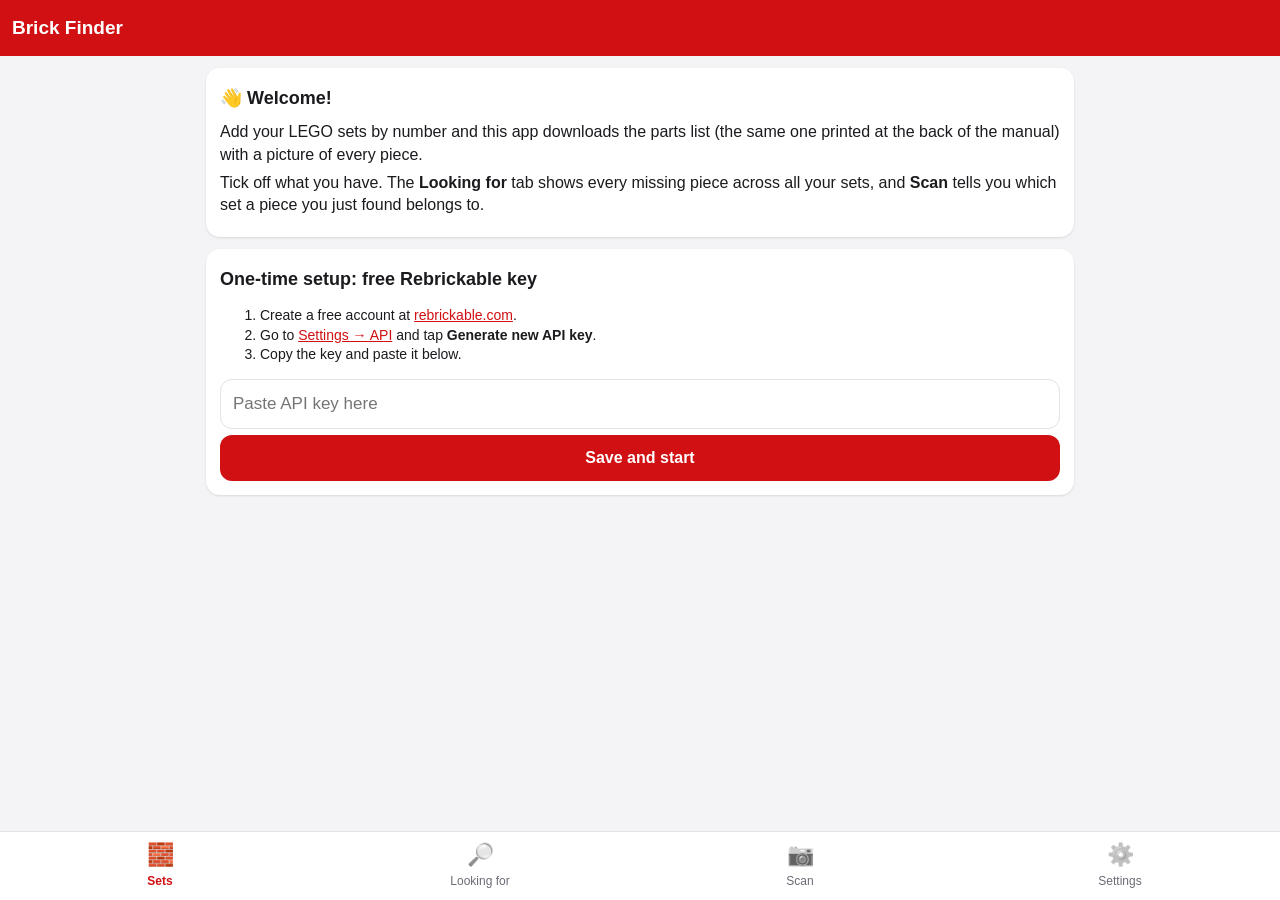
==== index.html @ 0c127783 "Add Brick Finder: phone app to track missing LEGO pieces across sets Add sets by number (parts lists" ====
<!doctype html>
<html lang="en">
<head>
  <meta charset="utf-8">
  <meta name="viewport" content="width=device-width, initial-scale=1, viewport-fit=cover">
  <title>Brick Finder</title>
  <meta name="description" content="Track missing pieces for your LEGO sets and find out which set a piece belongs to.">
  <meta name="theme-color" content="#d01012">
  <meta name="apple-mobile-web-app-capable" content="yes">
  <meta name="apple-mobile-web-app-status-bar-style" content="black-translucent">
  <meta name="apple-mobile-web-app-title" content="Brick Finder">
  <link rel="manifest" href="manifest.webmanifest">
  <link rel="icon" href="icons/icon.svg" type="image/svg+xml">
  <link rel="apple-touch-icon" href="icons/icon-180.png">
  <link rel="stylesheet" href="styles.css">
</head>
<body>
  <header class="topbar">
    <button class="back hidden" id="backBtn" aria-label="Back">‹</button>
    <h1 id="title">Brick Finder</h1>
    <span class="spacer"></span>
  </header>

  <main id="view"></main>

  <nav class="tabs" id="tabs">
    <button data-tab="sets"><span class="ico">🧱</span>Sets</button>
    <button data-tab="missing"><span class="ico">🔎</span>Looking for</button>
    <button data-tab="scan"><span class="ico">📷</span>Scan</button>
    <button data-tab="settings"><span class="ico">⚙️</span>Settings</button>
  </nav>

  <div id="toast" class="toast hidden"></div>
  <div id="sheet" class="sheet hidden"></div>

  <!-- Hidden camera input used by the Scan screen -->
  <input type="file" id="cameraInput" accept="image/*" capture="environment" hidden>

  <script src="app.js"></script>
</body>
</html>
---- styles.css ----
:root {
  --bg: #f4f4f6;
  --card: #ffffff;
  --text: #1b1b1f;
  --muted: #6b6b76;
  --line: #e2e2e8;
  --brand: #d01012;
  --brand-ink: #ffffff;
  --ok: #1f8a3a;
  --ok-bg: #e5f5e9;
  --miss: #c2410c;
  --miss-bg: #fff1e6;
  --chip: #ececf1;
  --shadow: 0 1px 3px rgba(0, 0, 0, .08), 0 1px 2px rgba(0, 0, 0, .04);
}
@media (prefers-color-scheme: dark) {
  :root {
    --bg: #121215;
    --card: #1d1d22;
    --text: #f1f1f4;
    --muted: #a0a0ab;
    --line: #2e2e36;
    --ok: #4ade80;
    --ok-bg: #11301b;
    --miss: #fb923c;
    --miss-bg: #3a2010;
    --chip: #2a2a31;
    --shadow: none;
  }
}

* { box-sizing: border-box; }
html, body { margin: 0; padding: 0; }
body {
  background: var(--bg);
  color: var(--text);
  font: 16px/1.4 -apple-system, BlinkMacSystemFont, "Segoe UI", Roboto, sans-serif;
  padding-top: calc(56px + env(safe-area-inset-top));
  padding-bottom: calc(68px + env(safe-area-inset-bottom));
  -webkit-tap-highlight-color: transparent;
}
img { display: block; }
button { font: inherit; color: inherit; cursor: pointer; }
input, select { font: inherit; }
.hidden { display: none !important; }

/* Top bar */
.topbar {
  position: fixed; top: 0; left: 0; right: 0; z-index: 10;
  display: flex; align-items: center; gap: 8px;
  height: calc(56px + env(safe-area-inset-top));
  padding: env(safe-area-inset-top) 12px 0;
  background: var(--brand); color: var(--brand-ink);
}
.topbar h1 { font-size: 19px; margin: 0; white-space: nowrap; overflow: hidden; text-overflow: ellipsis; }
.topbar .spacer { flex: 1; }
.topbar .back {
  background: none; border: 0; color: inherit; font-size: 34px; line-height: 1;
  padding: 0 8px 4px 0;
}

/* Bottom tabs */
.tabs {
  position: fixed; bottom: 0; left: 0; right: 0; z-index: 10;
  display: grid; grid-template-columns: repeat(4, 1fr);
  background: var(--card); border-top: 1px solid var(--line);
  padding-bottom: env(safe-area-inset-bottom);
}
.tabs button {
  background: none; border: 0; padding: 8px 0 10px; font-size: 12px; color: var(--muted);
  display: flex; flex-direction: column; align-items: center; gap: 2px;
}
.tabs button .ico { font-size: 22px; filter: grayscale(1); opacity: .7; }
.tabs button.active { color: var(--brand); font-weight: 600; }
.tabs button.active .ico { filter: none; opacity: 1; }

main { padding: 12px 16px 24px; max-width: 900px; margin: 0 auto; }

/* Generic bits */
.card {
  background: var(--card); border-radius: 14px; box-shadow: var(--shadow);
  padding: 14px; margin-bottom: 12px;
}
.btn {
  display: inline-flex; align-items: center; justify-content: center; gap: 6px;
  border: 0; border-radius: 12px; padding: 12px 16px; font-weight: 600;
  background: var(--chip); color: var(--text); min-height: 46px;
}
.btn.primary { background: var(--brand); color: var(--brand-ink); }
.btn.ok { background: var(--ok); color: #fff; }
.btn.block { width: 100%; }
.btn.small { min-height: 36px; padding: 6px 12px; font-size: 14px; border-radius: 10px; }
.btn:disabled { opacity: .5; }
.row { display: flex; gap: 8px; align-items: center; }
.row > .grow { flex: 1; min-width: 0; }
.muted { color: var(--muted); }
.small { font-size: 14px; }
.center { text-align: center; }
h2 { font-size: 18px; margin: 4px 0 10px; }
p { margin: 6px 0; }
a { color: var(--brand); }

.field {
  width: 100%; padding: 12px; border-radius: 12px; border: 1px solid var(--line);
  background: var(--card); color: var(--text); font-size: 17px;
}
label.lbl { display: block; font-weight: 600; margin: 10px 0 6px; }

.empty { text-align: center; padding: 40px 16px; color: var(--muted); }
.empty .big { font-size: 48px; margin-bottom: 8px; }

/* Set list */
.set-card { display: flex; gap: 12px; align-items: center; cursor: pointer; }
.set-card img {
  width: 84px; height: 64px; object-fit: contain; background: #fff; border-radius: 8px; flex: none;
}
.set-card .name { font-weight: 600; line-height: 1.25; }
.progress { height: 8px; border-radius: 4px; background: var(--chip); overflow: hidden; margin-top: 6px; }
.progress > div { height: 100%; background: var(--ok); }
.badge {
  display: inline-block; padding: 2px 8px; border-radius: 999px; font-size: 13px; font-weight: 600;
}
.badge.miss { background: var(--miss-bg); color: var(--miss); }
.badge.ok { background: var(--ok-bg); color: var(--ok); }

/* Filters */
.seg {
  display: flex; background: var(--chip); border-radius: 12px; padding: 3px; margin-bottom: 10px;
}
.seg button {
  flex: 1; border: 0; background: none; padding: 8px 4px; border-radius: 9px; font-size: 14px; font-weight: 600;
  color: var(--muted);
}
.seg button.active { background: var(--card); color: var(--text); box-shadow: var(--shadow); }

.chips { display: flex; gap: 6px; overflow-x: auto; padding-bottom: 6px; margin-bottom: 6px; scrollbar-width: none; }
.chips::-webkit-scrollbar { display: none; }
.chip {
  flex: none; display: inline-flex; align-items: center; gap: 6px;
  border: 1px solid var(--line); background: var(--card); border-radius: 999px; padding: 6px 10px; font-size: 13px;
}
.chip.active { border-color: var(--brand); box-shadow: inset 0 0 0 1px var(--brand); }
.swatch {
  display: inline-block; width: 14px; height: 14px; border-radius: 4px; border: 1px solid rgba(0,0,0,.25); flex: none;
}

/* Part grid */
.grid { display: grid; grid-template-columns: repeat(auto-fill, minmax(150px, 1fr)); gap: 10px; }
.part {
  background: var(--card); border-radius: 14px; box-shadow: var(--shadow); overflow: hidden;
  display: flex; flex-direction: column; border: 2px solid transparent;
}
.part.missing { border-color: var(--miss); }
.part.done { opacity: .7; }
.part .pic {
  position: relative; background: #fff; aspect-ratio: 1 / 1; display: flex; align-items: center; justify-content: center;
}
.part .pic img { width: 88%; height: 88%; object-fit: contain; }
.part .pic .noimg { color: #999; font-size: 13px; }
.part .tick {
  position: absolute; top: 6px; right: 6px; width: 30px; height: 30px; border-radius: 50%;
  background: var(--ok); color: #fff; display: flex; align-items: center; justify-content: center; font-weight: 700;
}
.part .need-tag {
  position: absolute; top: 6px; left: 6px; background: var(--miss); color: #fff; font-weight: 700;
  border-radius: 999px; padding: 2px 9px; font-size: 14px;
}
.part .info { padding: 8px 10px 4px; font-size: 13px; flex: 1; }
.part .info .pname { font-weight: 600; line-height: 1.2; display: -webkit-box; -webkit-line-clamp: 2; -webkit-box-orient: vertical; overflow: hidden; }
.part .info .meta { color: var(--muted); margin-top: 3px; display: flex; align-items: center; gap: 5px; flex-wrap: wrap; }
.counter { display: flex; align-items: center; justify-content: space-between; padding: 6px 8px 8px; gap: 4px; }
.counter button {
  width: 42px; height: 40px; border-radius: 10px; border: 0; background: var(--chip); font-size: 22px; font-weight: 700;
}
.counter .count { font-weight: 700; font-size: 16px; text-align: center; flex: 1; }
.counter .count .of { color: var(--muted); font-weight: 500; }

.grid.compact { grid-template-columns: repeat(auto-fill, minmax(96px, 1fr)); gap: 8px; }
.grid.compact .part { cursor: pointer; }
.grid.compact .info { padding: 4px 6px 6px; font-size: 11px; }
.grid.compact .need-tag { font-size: 12px; padding: 1px 7px; top: 4px; left: 4px; }

/* Looking-for list */
.need-item { display: flex; gap: 12px; padding: 12px; }
.need-item .pic {
  width: 104px; height: 104px; flex: none; background: #fff; border-radius: 10px;
  display: flex; align-items: center; justify-content: center;
}
.need-item .pic img { width: 92%; height: 92%; object-fit: contain; }
.need-item .body { flex: 1; min-width: 0; }
.need-item .pname { font-weight: 600; line-height: 1.25; }
.need-item .meta { color: var(--muted); font-size: 14px; display: flex; align-items: center; gap: 6px; flex-wrap: wrap; margin: 3px 0 6px; }
.for-set {
  display: flex; align-items: center; justify-content: space-between; gap: 8px;
  border-top: 1px solid var(--line); padding-top: 6px; margin-top: 6px; font-size: 14px;
}
.for-set .sname { min-width: 0; overflow: hidden; text-overflow: ellipsis; white-space: nowrap; }

/* Scan */
.scan-hero { text-align: center; padding: 24px 16px; }
.scan-hero .big { font-size: 64px; }
.scan-photo { width: 100%; max-height: 260px; object-fit: contain; border-radius: 12px; background: #000; }
.match-card { border: 2px solid var(--line); }
.match-card.hit { border-color: var(--ok); }
.verdict { font-size: 18px; font-weight: 700; margin: 4px 0; }
.verdict.yes { color: var(--ok); }
.verdict.no { color: var(--muted); }
.spinner {
  width: 40px; height: 40px; border-radius: 50%; border: 4px solid var(--chip); border-top-color: var(--brand);
  animation: spin 0.9s linear infinite; margin: 20px auto;
}
@keyframes spin { to { transform: rotate(360deg); } }

.thumb {
  width: 56px; height: 56px; background: #fff; border-radius: 8px; flex: none;
  display: flex; align-items: center; justify-content: center; overflow: hidden;
}
.thumb img { width: 90%; height: 90%; object-fit: contain; }
.thumb .noimg { font-size: 10px; }

/* Toast */
.toast {
  position: fixed; left: 16px; right: 16px; bottom: calc(80px + env(safe-area-inset-bottom)); z-index: 30;
  background: #222; color: #fff; padding: 12px 14px; border-radius: 12px; display: flex; align-items: center; gap: 12px;
  max-width: 560px; margin: 0 auto; box-shadow: 0 6px 20px rgba(0,0,0,.25);
}
.toast .grow { flex: 1; }
.toast button { background: none; border: 0; color: #ffb4b4; font-weight: 700; padding: 4px 6px; }

/* Bottom sheet */
.sheet {
  position: fixed; inset: 0; z-index: 40; background: rgba(0,0,0,.45);
  display: flex; align-items: flex-end; justify-content: center;
}
.sheet .panel {
  background: var(--bg); width: 100%; max-width: 640px; max-height: 88vh; overflow: auto;
  border-radius: 18px 18px 0 0; padding: 16px 16px calc(16px + env(safe-area-inset-bottom));
}
.sheet .big-pic { background: #fff; border-radius: 12px; display: flex; justify-content: center; padding: 10px; }
.sheet .big-pic img { width: 70%; max-width: 280px; aspect-ratio: 1/1; object-fit: contain; }
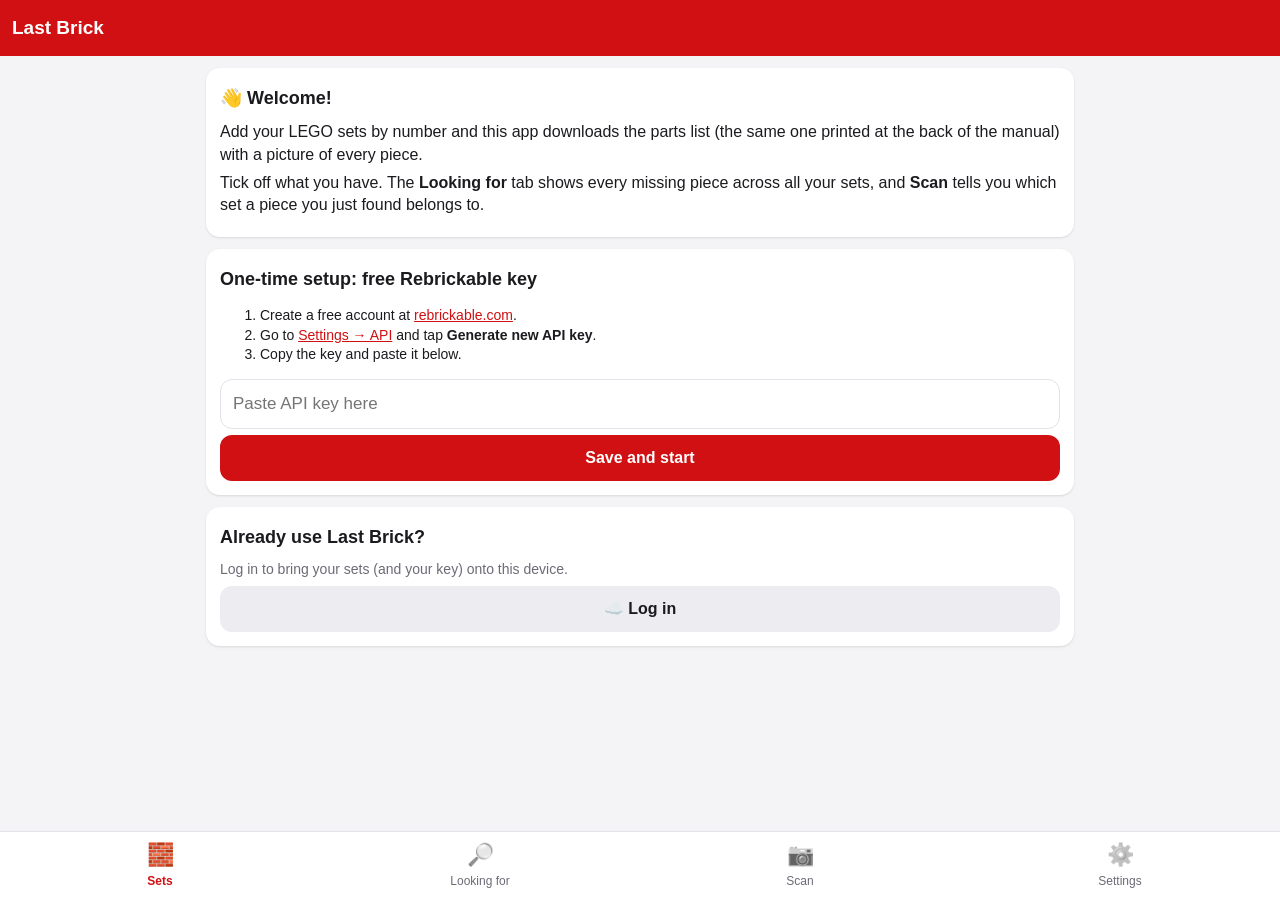
==== commit e997d22a: "Rename the app to Last Brick Visible name, home-screen name, welcome and settings text, backup file " ====
--- a/index.html
+++ b/index.html
@@ -3,12 +3,12 @@
 <head>
   <meta charset="utf-8">
   <meta name="viewport" content="width=device-width, initial-scale=1, viewport-fit=cover">
-  <title>Brick Finder</title>
+  <title>Last Brick</title>
   <meta name="description" content="Track missing pieces for your LEGO sets and find out which set a piece belongs to.">
   <meta name="theme-color" content="#d01012">
   <meta name="apple-mobile-web-app-capable" content="yes">
   <meta name="apple-mobile-web-app-status-bar-style" content="black-translucent">
-  <meta name="apple-mobile-web-app-title" content="Brick Finder">
+  <meta name="apple-mobile-web-app-title" content="Last Brick">
   <link rel="manifest" href="manifest.webmanifest">
   <link rel="icon" href="icons/icon.svg" type="image/svg+xml">
   <link rel="apple-touch-icon" href="icons/icon-180.png">
@@ -17,8 +17,9 @@
 <body>
   <header class="topbar">
     <button class="back hidden" id="backBtn" aria-label="Back">‹</button>
-    <h1 id="title">Brick Finder</h1>
+    <h1 id="title">Last Brick</h1>
     <span class="spacer"></span>
+    <button class="topbtn hidden" id="delBtn" aria-label="Delete this set">🗑</button>
   </header>
 
   <main id="view"></main>
--- a/styles.css
+++ b/styles.css
@@ -54,6 +54,14 @@
 }
 .topbar h1 { font-size: 19px; margin: 0; white-space: nowrap; overflow: hidden; text-overflow: ellipsis; }
 .topbar .spacer { flex: 1; }
+.topbar .topbtn {
+  background: rgba(255,255,255,.18); border: 0; color: inherit; font-size: 20px;
+  width: 42px; height: 42px; border-radius: 10px; flex: none;
+}
+.icon-btn {
+  background: var(--chip); border: 0; border-radius: 10px; width: 42px; height: 42px; flex: none;
+  font-size: 18px; align-self: flex-start;
+}
 .topbar .back {
   background: none; border: 0; color: inherit; font-size: 34px; line-height: 1;
   padding: 0 8px 4px 0;
@@ -87,6 +95,7 @@
   background: var(--chip); color: var(--text); min-height: 46px;
 }
 .btn.primary { background: var(--brand); color: var(--brand-ink); }
+.btn.danger { background: #b91c1c; color: #fff; }
 .btn.ok { background: var(--ok); color: #fff; }
 .btn.block { width: 100%; }
 .btn.small { min-height: 36px; padding: 6px 12px; font-size: 14px; border-radius: 10px; }
@@ -114,6 +123,7 @@
 .set-card img {
   width: 84px; height: 64px; object-fit: contain; background: #fff; border-radius: 8px; flex: none;
 }
+.set-card > .grow { flex: 1; min-width: 0; }
 .set-card .name { font-weight: 600; line-height: 1.25; }
 .progress { height: 8px; border-radius: 4px; background: var(--chip); overflow: hidden; margin-top: 6px; }
 .progress > div { height: 100%; background: var(--ok); }
@@ -121,6 +131,8 @@
   display: inline-block; padding: 2px 8px; border-radius: 999px; font-size: 13px; font-weight: 600;
 }
 .badge.miss { background: var(--miss-bg); color: var(--miss); }
+.badge.swap { background: #e0ecff; color: #1d4ed8; }
+@media (prefers-color-scheme: dark) { .badge.swap { background: #172554; color: #93c5fd; } }
 .badge.ok { background: var(--ok-bg); color: var(--ok); }
 
 /* Filters */
@@ -238,3 +250,10 @@
 }
 .sheet .big-pic { background: #fff; border-radius: 12px; display: flex; justify-content: center; padding: 10px; }
 .sheet .big-pic img { width: 70%; max-width: 280px; aspect-ratio: 1/1; object-fit: contain; }
+
+/* Values & swaps */
+.value { color: var(--text); }
+.value-btn { margin-top: 8px; }
+.swap-box { border: 2px solid #1d4ed8; }
+.swap-box h2 { font-size: 16px; }
+a.btn { text-decoration: none; }
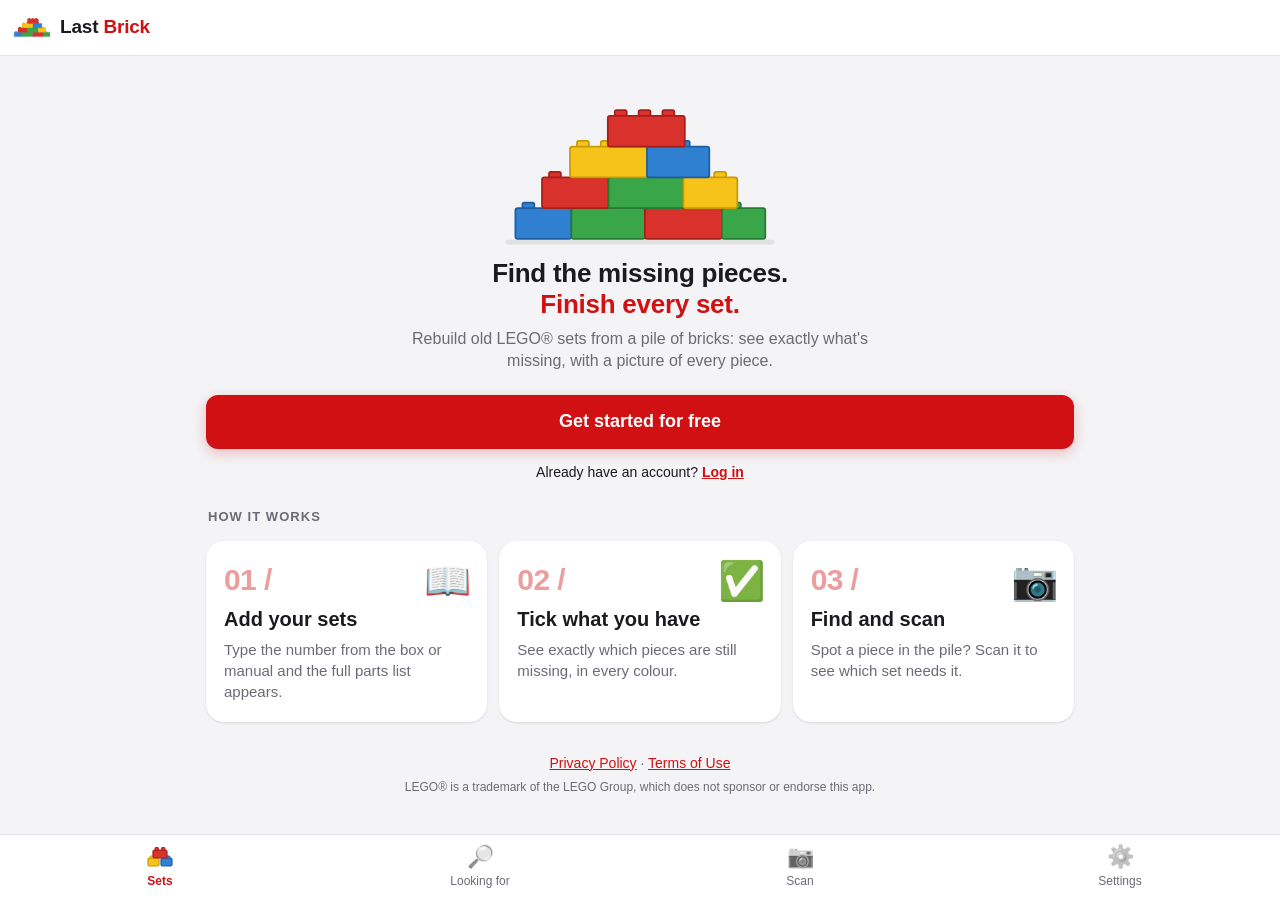
==== commit 07670beb: "Manual icon on the first How it works card; colourful brick icon for the Sets tab Co-Authored-By: Cl" ====
--- a/index.html
+++ b/index.html
@@ -25,7 +25,12 @@
   <main id="view"></main>
 
   <nav class="tabs" id="tabs">
-    <button data-tab="sets"><span class="ico">🧱</span>Sets</button>
+    <button data-tab="sets"><span class="ico"><svg class="tab-bricks" viewBox="0 0 28 24" aria-hidden="true">
+      <rect x="2" y="13" width="11" height="8" rx="1.5" fill="#f6c31b" stroke="#c99a06" stroke-width="1.2"/><rect x="15" y="13" width="11" height="8" rx="1.5" fill="#2f80d1" stroke="#1d5ea3" stroke-width="1.2"/>
+      <rect x="4" y="11" width="3.5" height="2.5" rx=".8" fill="#f6c31b" stroke="#c99a06" stroke-width="1"/><rect x="20.5" y="11" width="3.5" height="2.5" rx=".8" fill="#2f80d1" stroke="#1d5ea3" stroke-width="1"/>
+      <rect x="7" y="5" width="14" height="8" rx="1.5" fill="#d9312b" stroke="#a61f1b" stroke-width="1.2"/>
+      <rect x="9" y="2.5" width="3.5" height="2.8" rx=".8" fill="#d9312b" stroke="#a61f1b" stroke-width="1"/><rect x="15.5" y="2.5" width="3.5" height="2.8" rx=".8" fill="#d9312b" stroke="#a61f1b" stroke-width="1"/>
+    </svg></span>Sets</button>
     <button data-tab="missing"><span class="ico">🔎</span>Looking for</button>
     <button data-tab="scan"><span class="ico">📷</span>Scan</button>
     <button data-tab="settings"><span class="ico">⚙️</span>Settings</button>
--- a/styles.css
+++ b/styles.css
@@ -257,3 +257,135 @@
 .swap-box { border: 2px solid #1d4ed8; }
 .swap-box h2 { font-size: 16px; }
 a.btn { text-decoration: none; }
+
+/* Sign-up agreement */
+.agree { display: flex; gap: 10px; align-items: flex-start; margin-top: 12px; padding: 8px; border-radius: 10px; }
+.agree input { width: 22px; height: 22px; flex: none; margin: 1px 0 0; accent-color: var(--brand); }
+.agree.need { background: var(--miss-bg); }
+
+/* Privacy policy & terms pages */
+body.doc { padding-bottom: calc(24px + env(safe-area-inset-bottom)); }
+.topbar a.back { color: inherit; text-decoration: none; }
+.doc-body { max-width: 720px; line-height: 1.55; }
+.doc-body h2 { margin-top: 24px; }
+.doc-body ul { padding-left: 22px; }
+.doc-body li { margin: 4px 0; }
+
+/* Collapsible settings section */
+details.advanced summary { cursor: pointer; font-weight: 600; padding: 4px 0; }
+details.advanced[open] summary { margin-bottom: 8px; }
+
+/* Welcome page */
+.hero { text-align: center; padding: 34px 4px 4px; }
+.hero-art { width: min(280px, 76%); height: auto; display: block; margin: 4px auto 6px; color: var(--muted); overflow: visible; }
+.hero-title { font-size: 26px; line-height: 1.2; margin: 6px 0 8px; letter-spacing: -0.01em; }
+.hero-sub { color: var(--muted); max-width: 30em; margin: 0 auto 18px; }
+.hero-cta { font-size: 18px; min-height: 54px; box-shadow: 0 4px 14px rgba(208, 16, 18, .25); }
+.hero-login { margin: 14px 0 6px; }
+.hero-login a { font-weight: 600; }
+.steps-title { font-size: 13px; text-transform: uppercase; letter-spacing: .08em; color: var(--muted); margin: 26px 2px 10px; }
+
+/* How it works: swipeable cards on phones, side by side on wider screens */
+.steps {
+  list-style: none; margin: 0 -16px; padding: 4px 16px 10px; display: flex; gap: 12px;
+  overflow-x: auto; scroll-snap-type: x mandatory; scroll-padding: 0 16px; scrollbar-width: none;
+}
+.steps::-webkit-scrollbar { display: none; }
+.steps li {
+  flex: 0 0 82%; scroll-snap-align: start; position: relative;
+  background: var(--card); border-radius: 18px; box-shadow: var(--shadow); padding: 18px 18px 20px;
+}
+.step-n { display: block; font-size: 30px; font-weight: 800; color: var(--brand); opacity: .4; letter-spacing: -0.02em; margin-bottom: 4px; }
+.steps b { display: block; font-size: 20px; margin-bottom: 6px; }
+.step-text { color: var(--muted); font-size: 15px; display: block; padding-right: 8px; }
+.step-ico { position: absolute; top: 14px; right: 16px; font-size: 38px; }
+.step-dots { display: flex; justify-content: center; gap: 6px; margin-top: 4px; }
+.step-dots span { width: 7px; height: 7px; border-radius: 50%; background: var(--line); transition: width .2s, background .2s; }
+.step-dots span.on { width: 20px; border-radius: 4px; background: var(--brand); }
+@media (min-width: 700px) {
+  .steps { overflow: visible; margin: 0; padding: 4px 0 10px; }
+  .steps li { flex: 1 1 0; }
+  .step-dots { display: none; }
+}
+
+.hero-title .accent { color: var(--brand); }
+
+/* Welcome page header: white, with logo and two-colour name */
+/* The red strip stays behind the iPhone status bar (its text is white when installed). */
+body.welcome .topbar {
+  background: linear-gradient(to bottom, var(--brand) env(safe-area-inset-top), var(--card) env(safe-area-inset-top));
+  color: var(--text); border-bottom: 1px solid var(--line);
+}
+.topbar h1 { display: flex; align-items: center; gap: 8px; }
+.logo-mark { width: 40px; height: 22px; flex: none; }
+.wordmark { font-weight: 800; letter-spacing: -0.01em; }
+.wordmark .brick { color: var(--brand); }
+
+.welcome-foot { text-align: center; margin-top: 22px; }
+.welcome-foot p { font-size: 12px; margin-top: 6px; }
+
+/* Hero animation: the red brick drops onto the stack, then impact marks flick out */
+.lb-drop { animation: lb-drop .85s cubic-bezier(.45, 0, .7, 1) .4s both; }
+.lb-speed { animation: lb-fade .25s linear 1.15s both; }
+.lb-impact { opacity: 0; animation: lb-impact .6s ease-out 1.2s both; }
+@keyframes lb-drop {
+  0% { transform: translateY(-190px); opacity: 0; }
+  20% { opacity: 1; }
+  82% { transform: translateY(0); }
+  90% { transform: translateY(-6px); }
+  100% { transform: translateY(0); opacity: 1; }
+}
+@keyframes lb-fade { to { opacity: 0; } }
+@keyframes lb-impact { 0% { opacity: 0; } 30% { opacity: 1; } 100% { opacity: 0; } }
+@media (prefers-reduced-motion: reduce) {
+  .lb-drop, .lb-speed, .lb-impact { animation: none; }
+  .lb-speed, .lb-impact { opacity: 0; }
+}
+
+/* Search box: ✕ to clear, Cancel while typing */
+.search { display: flex; align-items: center; gap: 8px; margin-bottom: 12px; }
+.search-field { position: relative; flex: 1; min-width: 0; }
+.search-field .field { padding-right: 44px; -webkit-appearance: none; appearance: none; }
+.search-field input::-webkit-search-cancel-button { -webkit-appearance: none; display: none; }
+.search-clear {
+  position: absolute; right: 6px; top: 50%; transform: translateY(-50%);
+  width: 32px; height: 32px; border-radius: 50%; border: 0;
+  background: var(--chip); color: var(--muted); font-size: 14px; font-weight: 700;
+  display: none; align-items: center; justify-content: center;
+}
+.search.has-text .search-clear { display: flex; }
+.search-cancel { display: none; border: 0; background: none; color: var(--brand); font-weight: 600; padding: 8px 2px; flex: none; }
+.search:focus-within .search-cancel { display: block; }
+
+/* My sets: toolbar, grid and compact views */
+.sets-toolbar { display: flex; align-items: center; gap: 10px; margin-bottom: 10px; }
+.sort-select { flex: 1; min-width: 0; display: flex; align-items: center; gap: 8px; background: var(--card); border: 1px solid var(--line); border-radius: 12px; padding: 0 10px; }
+.sort-select select { flex: 1; min-width: 0; border: 0; background: transparent; color: var(--text); font-weight: 600; font-size: 15px; padding: 11px 0; }
+.view-toggle { display: flex; background: var(--chip); border-radius: 12px; padding: 3px; flex: none; }
+.view-toggle button { border: 0; background: none; width: 40px; height: 38px; border-radius: 9px; font-size: 18px; color: var(--muted); }
+.view-toggle button.active { background: var(--card); color: var(--text); box-shadow: var(--shadow); }
+
+.set-grid { display: grid; grid-template-columns: repeat(auto-fill, minmax(150px, 1fr)); gap: 12px; }
+.set-tile { background: var(--card); border-radius: 14px; box-shadow: var(--shadow); overflow: hidden; cursor: pointer; display: flex; flex-direction: column; }
+.tile-pic { position: relative; background: #fff; aspect-ratio: 4 / 3; display: flex; align-items: center; justify-content: center; }
+.tile-pic img { width: 90%; height: 90%; object-fit: contain; }
+.no-pic { font-size: 36px; opacity: .5; }
+.tile-tag { position: absolute; left: 6px; bottom: 6px; border-radius: 999px; padding: 2px 9px; font-size: 12px; font-weight: 700; color: #fff; }
+.tile-tag.miss { background: var(--miss); }
+.tile-tag.ok { background: var(--ok); }
+.tile-body { padding: 8px 10px 10px; }
+.tile-name { font-weight: 600; line-height: 1.25; display: -webkit-box; -webkit-line-clamp: 2; -webkit-box-orient: vertical; overflow: hidden; }
+.tile-body .progress { margin-top: 6px; height: 6px; }
+.tile-meta { display: flex; align-items: center; justify-content: space-between; gap: 6px; margin-top: 6px; font-size: 13px; }
+
+.compact-list { padding: 4px 12px; }
+.compact-row { display: flex; align-items: center; gap: 10px; padding: 8px 0; border-bottom: 1px solid var(--line); cursor: pointer; }
+.compact-row:last-child { border-bottom: 0; }
+.compact-pic { width: 44px; height: 34px; object-fit: contain; background: #fff; border-radius: 6px; flex: none; display: flex; align-items: center; justify-content: center; font-size: 18px; }
+.compact-name { font-weight: 600; white-space: nowrap; overflow: hidden; text-overflow: ellipsis; }
+.compact-row .badge { white-space: nowrap; flex: none; }
+.compact-row > .grow { flex: 1; min-width: 0; }
+
+/* Sets tab: small colourful brick stack (greyed out like the other icons when not selected) */
+.tab-bricks { width: 28px; height: 24px; display: block; }
+.tabs button .ico { height: 28px; display: flex; align-items: center; justify-content: center; }
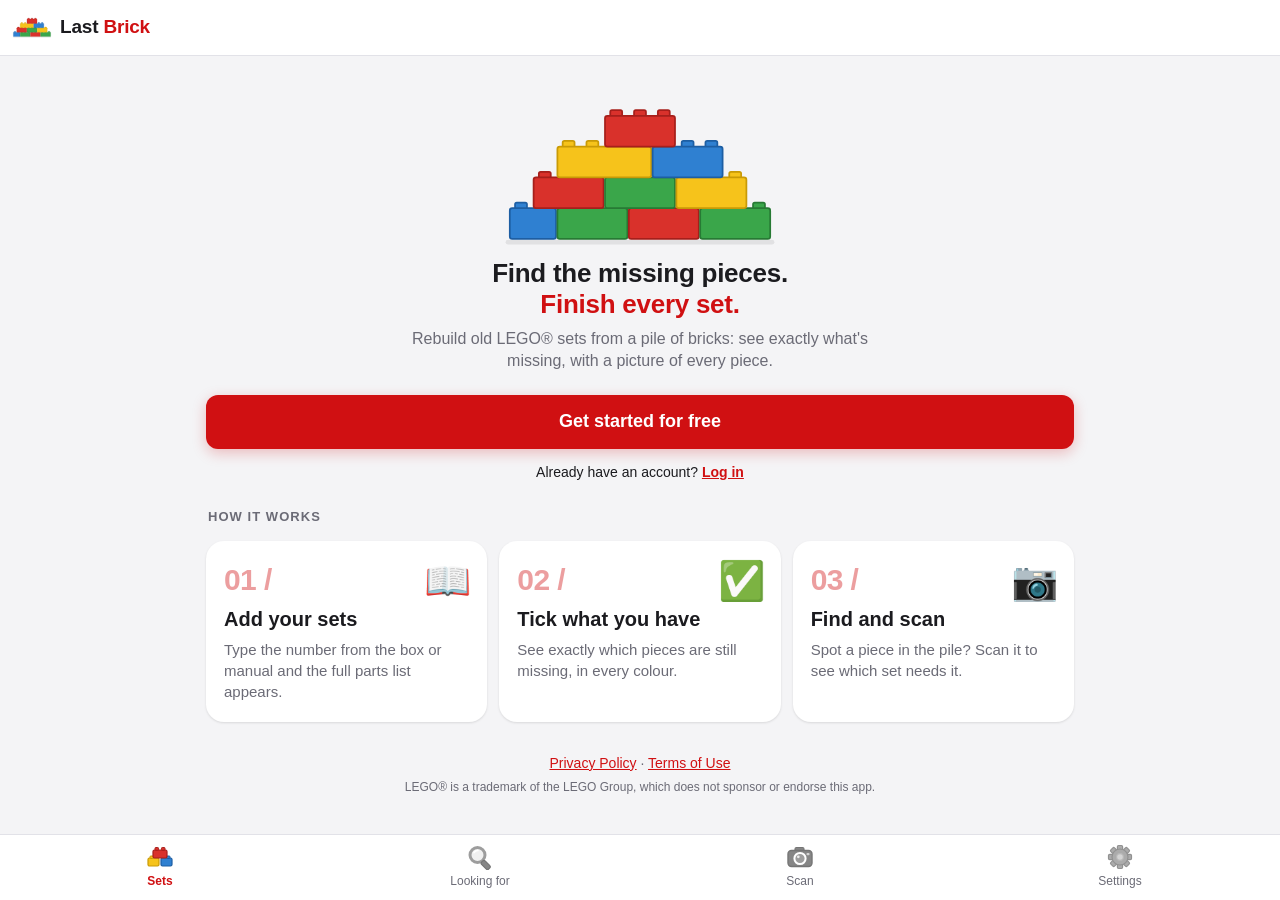
==== commit e55b0e93: "Redesign Looking for; colourful bottom-menu icons - Headline summary ("20 pieces to find / across 3 " ====
--- a/index.html
+++ b/index.html
@@ -31,9 +31,30 @@
       <rect x="7" y="5" width="14" height="8" rx="1.5" fill="#d9312b" stroke="#a61f1b" stroke-width="1.2"/>
       <rect x="9" y="2.5" width="3.5" height="2.8" rx=".8" fill="#d9312b" stroke="#a61f1b" stroke-width="1"/><rect x="15.5" y="2.5" width="3.5" height="2.8" rx=".8" fill="#d9312b" stroke="#a61f1b" stroke-width="1"/>
     </svg></span>Sets</button>
-    <button data-tab="missing"><span class="ico">🔎</span>Looking for</button>
-    <button data-tab="scan"><span class="ico">📷</span>Scan</button>
-    <button data-tab="settings"><span class="ico">⚙️</span>Settings</button>
+    <button data-tab="missing"><span class="ico"><svg class="tab-svg" viewBox="0 0 28 26" aria-hidden="true">
+      <circle cx="11.5" cy="11" r="7.5" fill="#dceeff" stroke="#2f80d1" stroke-width="3"/>
+      <path d="M8 8.5a4.5 4.5 0 0 1 4-2" fill="none" stroke="#fff" stroke-width="1.6" stroke-linecap="round"/>
+      <rect x="17.2" y="16" width="5" height="10" rx="2" transform="rotate(-45 19.7 21)" fill="#d9312b" stroke="#a61f1b" stroke-width="1.2"/>
+    </svg></span>Looking for</button>
+    <button data-tab="scan"><span class="ico"><svg class="tab-svg" viewBox="0 0 28 26" aria-hidden="true">
+      <rect x="9" y="3.5" width="9" height="4" rx="1.5" fill="#d9312b" stroke="#a61f1b" stroke-width="1.2"/>
+      <rect x="2" y="6.5" width="24" height="16" rx="3.5" fill="#d9312b" stroke="#a61f1b" stroke-width="1.4"/>
+      <circle cx="14" cy="14.5" r="5.6" fill="#2f80d1" stroke="#fff" stroke-width="2"/>
+      <circle cx="12.3" cy="12.8" r="1.4" fill="#fff" opacity=".8"/>
+      <rect x="20.5" y="9" width="3" height="2.2" rx=".8" fill="#f6c31b"/>
+    </svg></span>Scan</button>
+    <button data-tab="settings"><span class="ico"><svg class="tab-svg" viewBox="0 0 28 26" aria-hidden="true">
+      <g transform="translate(14 13)">
+        <g fill="#3aa64a" stroke="#277a34" stroke-width="1.2">
+          <rect x="-2.6" y="-11.5" width="5.2" height="5" rx="1.2"/><rect x="-2.6" y="6.5" width="5.2" height="5" rx="1.2"/>
+          <rect x="-11.5" y="-2.6" width="5" height="5.2" rx="1.2"/><rect x="6.5" y="-2.6" width="5" height="5.2" rx="1.2"/>
+          <rect x="-2.6" y="-11.5" width="5.2" height="5" rx="1.2" transform="rotate(45)"/><rect x="-2.6" y="6.5" width="5.2" height="5" rx="1.2" transform="rotate(45)"/>
+          <rect x="-11.5" y="-2.6" width="5" height="5.2" rx="1.2" transform="rotate(45)"/><rect x="6.5" y="-2.6" width="5" height="5.2" rx="1.2" transform="rotate(45)"/>
+          <circle r="8"/>
+        </g>
+        <circle r="3.4" fill="#f6c31b" stroke="#c99a06" stroke-width="1.2"/>
+      </g>
+    </svg></span>Settings</button>
   </nav>
 
   <div id="toast" class="toast hidden"></div>
--- a/styles.css
+++ b/styles.css
@@ -209,14 +209,6 @@
 .for-set .sname { min-width: 0; overflow: hidden; text-overflow: ellipsis; white-space: nowrap; }
 
 /* Scan */
-.scan-hero { text-align: center; padding: 24px 16px; }
-.scan-hero .big { font-size: 64px; }
-.scan-photo { width: 100%; max-height: 260px; object-fit: contain; border-radius: 12px; background: #000; }
-.match-card { border: 2px solid var(--line); }
-.match-card.hit { border-color: var(--ok); }
-.verdict { font-size: 18px; font-weight: 700; margin: 4px 0; }
-.verdict.yes { color: var(--ok); }
-.verdict.no { color: var(--muted); }
 .spinner {
   width: 40px; height: 40px; border-radius: 50%; border: 4px solid var(--chip); border-top-color: var(--brand);
   animation: spin 0.9s linear infinite; margin: 20px auto;
@@ -389,3 +381,125 @@
 /* Sets tab: small colourful brick stack (greyed out like the other icons when not selected) */
 .tab-bricks { width: 28px; height: 24px; display: block; }
 .tabs button .ico { height: 28px; display: flex; align-items: center; justify-content: center; }
+
+/* Set page: list and checklist views, group headings */
+.part-group { display: flex; align-items: center; gap: 8px; font-size: 15px; margin: 16px 2px 8px; }
+.part-list { padding: 2px 12px; }
+.prow, .crow { display: flex; align-items: center; gap: 12px; padding: 10px 0; border-bottom: 1px solid var(--line); }
+.prow:last-child, .crow:last-child { border-bottom: 0; }
+.prow .pname { font-weight: 600; line-height: 1.25; font-size: 15px; }
+.prow .meta, .crow .meta { color: var(--muted); font-size: 13px; display: flex; align-items: center; gap: 5px; flex-wrap: wrap; margin: 2px 0 4px; }
+.prow-pic { position: relative; width: 72px; height: 72px; flex: none; background: #fff; border-radius: 10px; display: flex; align-items: center; justify-content: center; cursor: pointer; border: 2px solid transparent; }
+.prow.missing .prow-pic { border-color: var(--miss); }
+.prow-pic img { width: 88%; height: 88%; object-fit: contain; }
+.counter.vertical { flex-direction: column; padding: 0; gap: 2px; flex: none; }
+.counter.vertical button { width: 40px; height: 34px; font-size: 20px; }
+.counter.vertical .count { font-size: 14px; }
+.crow { gap: 10px; padding: 8px 0; }
+.crow-pic { width: 44px; height: 44px; flex: none; background: #fff; border-radius: 8px; display: flex; align-items: center; justify-content: center; }
+.crow-pic img { width: 88%; height: 88%; object-fit: contain; }
+.crow-name { font-weight: 600; font-size: 14px; white-space: nowrap; overflow: hidden; text-overflow: ellipsis; }
+.check-btn {
+  flex: none; min-width: 44px; height: 44px; padding: 0 8px; border-radius: 12px;
+  border: 2px solid var(--line); background: var(--card); font-weight: 700; font-size: 15px; color: var(--text);
+}
+.check-btn.on { background: var(--ok); border-color: var(--ok); color: #fff; }
+.check-btn.single { width: 44px; font-size: 20px; }
+.prow > .grow, .crow > .grow { flex: 1; min-width: 0; }
+
+/* List & checklist: each row is a card like the grid tiles — red outline while
+   still needed, gently faded once found. */
+.part-list { padding: 0; display: grid; gap: 8px; }
+.prow, .crow {
+  background: var(--card); border-radius: 14px; box-shadow: var(--shadow);
+  border: 2px solid transparent; padding: 10px 12px;
+}
+.prow:last-child, .crow:last-child { border-bottom: 2px solid transparent; }
+.prow.missing, .crow.missing { border-color: var(--miss); }
+.prow.done, .crow.done { opacity: .7; }
+.prow.missing .prow-pic { border-color: transparent; }
+
+/* Scan page (styled like the welcome page) */
+.scan-art { width: min(240px, 66%); height: auto; display: block; margin: 0 auto 4px; overflow: hidden; }
+.scan-line { animation: scan-sweep 2.4s ease-in-out .3s infinite alternate; }
+@keyframes scan-sweep { from { transform: translateY(24px); } to { transform: translateY(108px); } }
+.scan-start { padding-top: 14px; }
+.tips { display: grid; grid-template-columns: 1fr 1fr; gap: 10px; }
+.tip { background: var(--card); border-radius: 16px; box-shadow: var(--shadow); padding: 14px; display: flex; flex-direction: column; gap: 2px; }
+.tip-ico { font-size: 26px; margin-bottom: 4px; }
+.tip b { font-size: 15px; }
+.tip span:last-child { color: var(--muted); font-size: 13px; line-height: 1.35; }
+
+.scan-shot { position: relative; border-radius: 18px; overflow: hidden; background: #000; margin-bottom: 14px; box-shadow: var(--shadow); }
+.scan-shot img { display: block; width: 100%; max-height: 300px; object-fit: contain; }
+.vf { position: absolute; width: 28px; height: 28px; border: 4px solid #fff; opacity: .9; }
+.vf.tl { top: 12px; left: 12px; border-right: 0; border-bottom: 0; border-radius: 8px 0 0 0; }
+.vf.tr { top: 12px; right: 12px; border-left: 0; border-bottom: 0; border-radius: 0 8px 0 0; }
+.vf.br { bottom: 12px; right: 12px; border-left: 0; border-top: 0; border-radius: 0 0 8px 0; }
+.vf.bl { bottom: 12px; left: 12px; border-right: 0; border-top: 0; border-radius: 0 0 0 8px; }
+.shot-line { position: absolute; left: 8%; right: 8%; height: 3px; border-radius: 2px; background: var(--brand); box-shadow: 0 0 18px 6px rgba(208, 16, 18, .45); animation: shot-sweep 1.6s ease-in-out infinite alternate; }
+@keyframes shot-sweep { from { top: 10%; } to { top: 88%; } }
+.scan-status { color: var(--muted); font-weight: 600; }
+
+.verdict-card { display: flex; gap: 12px; align-items: flex-start; border-radius: 16px; padding: 14px 16px; margin-bottom: 12px; background: var(--card); box-shadow: var(--shadow); border: 2px solid var(--line); }
+.verdict-card.yes { border-color: var(--ok); background: var(--ok-bg); }
+.verdict-ico { font-size: 26px; line-height: 1; }
+.verdict-card b { display: block; font-size: 17px; margin-bottom: 2px; }
+.verdict-card.yes b { color: var(--ok); }
+.verdict-card span:not(.verdict-ico) { color: var(--muted); font-size: 14px; }
+
+.match-card { background: var(--card); border-radius: 18px; box-shadow: var(--shadow); padding: 14px; margin-bottom: 12px; border: 2px solid transparent; }
+.match-card.hit { border-color: var(--ok); }
+.match-head { display: flex; gap: 12px; align-items: center; }
+.match-pic { width: 76px; height: 76px; flex: none; background: #fff; border-radius: 12px; display: flex; align-items: center; justify-content: center; }
+.match-pic img { width: 90%; height: 90%; object-fit: contain; }
+.match-chip { display: inline-block; font-size: 12px; font-weight: 700; color: var(--brand); background: var(--miss-bg); border-radius: 999px; padding: 2px 9px; margin-bottom: 4px; }
+.match-name { font-weight: 700; line-height: 1.25; }
+.match-sets-title { font-size: 12px; text-transform: uppercase; letter-spacing: .08em; color: var(--muted); margin: 14px 0 4px; }
+.match-set { display: flex; align-items: center; gap: 10px; border-top: 1px solid var(--line); padding-top: 10px; margin-top: 10px; }
+.scan-again { margin-top: 6px; }
+@media (prefers-reduced-motion: reduce) { .scan-line, .shot-line { animation: none; } }
+
+/* Looking for */
+.lf-head { text-align: center; padding: 10px 4px 6px; }
+.lf-title { font-size: 26px; line-height: 1.2; margin: 4px 0 14px; letter-spacing: -0.01em; }
+.lf-title .accent { color: var(--brand); }
+.filter-btn { flex: none; display: inline-flex; align-items: center; gap: 6px; height: 44px; padding: 0 12px; border-radius: 12px; border: 1px solid var(--line); background: var(--card); color: var(--text); font-weight: 600; font-size: 15px; }
+.filter-btn svg { width: 18px; height: 18px; }
+.filter-btn.on { border-color: var(--brand); color: var(--brand); box-shadow: inset 0 0 0 1px var(--brand); }
+.active-filters { display: flex; flex-wrap: wrap; align-items: center; gap: 8px; margin: 2px 0 10px; }
+.pill { display: inline-flex; align-items: center; gap: 6px; border: 1px solid var(--brand); color: var(--brand); background: var(--miss-bg); border-radius: 999px; padding: 5px 11px; font-size: 14px; font-weight: 600; }
+.lf-row { align-items: flex-start; }
+.lf-row .prow-pic { cursor: pointer; }
+.lf-set { display: flex; align-items: center; justify-content: space-between; gap: 8px; border-top: 1px solid var(--line); padding-top: 8px; margin-top: 8px; font-size: 14px; }
+.lf-set .sname { min-width: 0; overflow: hidden; text-overflow: ellipsis; white-space: nowrap; }
+.crow[data-sheet], .part[data-sheet] { cursor: pointer; }
+
+/* Filter panel */
+.filter-sheet h2 { margin: 0; }
+.link-btn { border: 0; background: none; color: var(--brand); font-weight: 600; padding: 6px 0; }
+.filter-grid { display: grid; grid-template-columns: 1fr 1fr; gap: 8px; margin-bottom: 6px; }
+.fchip { display: flex; align-items: center; gap: 8px; text-align: left; border: 1px solid var(--line); background: var(--card); color: var(--text); border-radius: 12px; padding: 10px 10px; font-size: 14px; min-height: 44px; }
+.fchip span:not(.swatch) { flex: 1; min-width: 0; overflow: hidden; text-overflow: ellipsis; white-space: nowrap; }
+.lf-toolbar .sort-select > span { display: none; }
+.lf-toolbar .filter-btn { padding: 0 10px; }
+.fchip em { font-style: normal; color: var(--muted); font-size: 13px; }
+.fchip.on { border-color: var(--brand); box-shadow: inset 0 0 0 1px var(--brand); background: var(--miss-bg); }
+.filter-sheet .btn.primary { margin-top: 14px; }
+
+/* Empty screens */
+.empty-brick { width: 110px; height: auto; display: block; margin: 0 auto 10px; }
+.empty b { color: var(--text); font-size: 17px; }
+
+/* Bottom menu icons drawn in the same style as the Sets brick */
+.tab-svg { width: 28px; height: 26px; display: block; }
+.fcount { background: var(--brand); color: #fff; border-radius: 999px; min-width: 20px; height: 20px; font-size: 12px; display: inline-flex; align-items: center; justify-content: center; padding: 0 5px; }
+.lf-toolbar { gap: 8px; }
+.lf-toolbar .view-toggle button { width: 36px; }
+.lf-toolbar .sort-select select { font-size: 14px; }
+@media (max-width: 400px) {
+  .lf-toolbar { flex-wrap: wrap; }
+  .lf-toolbar .sort-select { flex: 1 1 100%; }
+  .lf-toolbar .sort-select > span { display: inline; }
+  .lf-toolbar .filter-btn { flex: 1; justify-content: center; }
+}
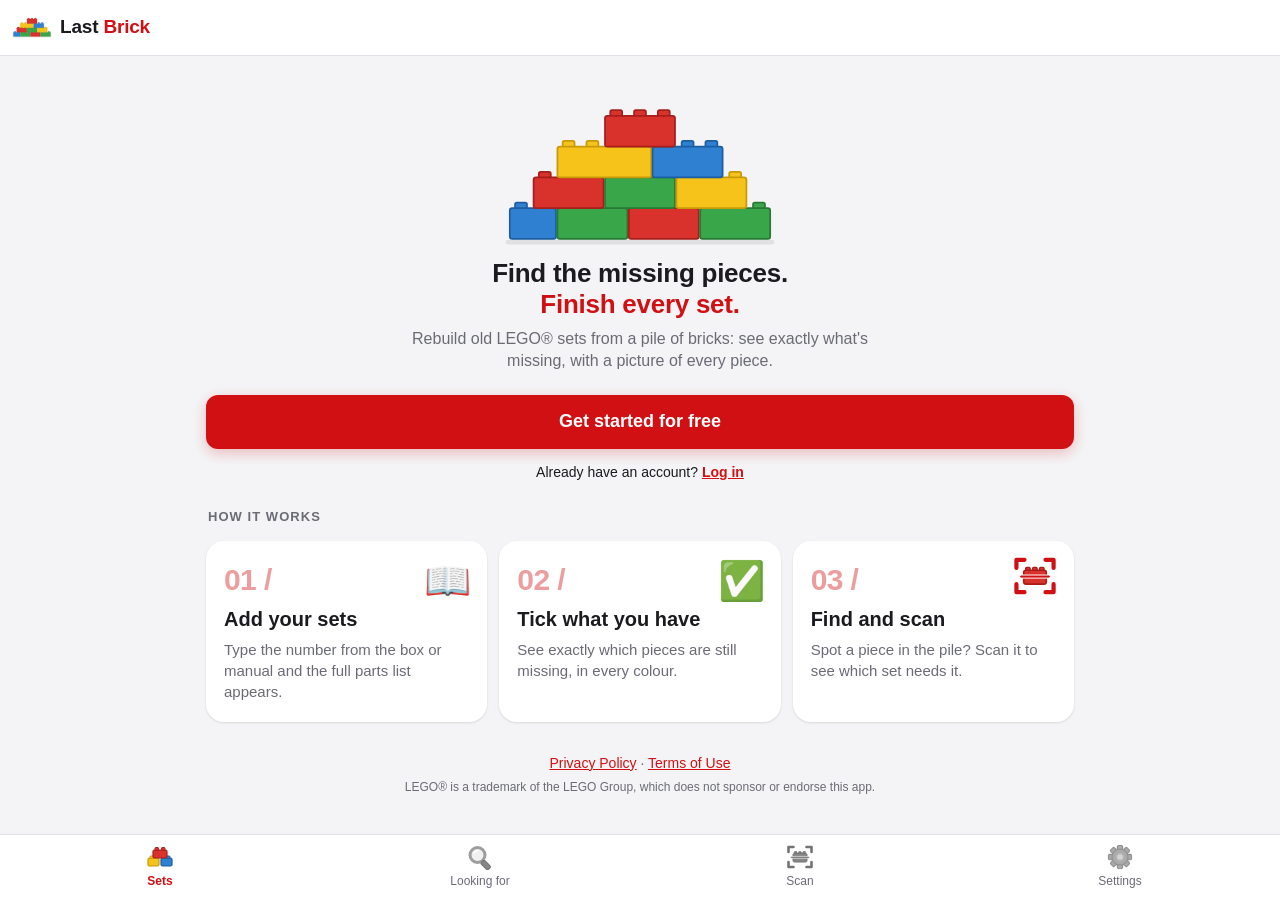
==== commit ec44539a: "Minifigure page: swipeable tips, no name search; scan icon everywhere The Add a minifigure page drop" ====
--- a/index.html
+++ b/index.html
@@ -36,13 +36,7 @@
       <path d="M8 8.5a4.5 4.5 0 0 1 4-2" fill="none" stroke="#fff" stroke-width="1.6" stroke-linecap="round"/>
       <rect x="17.2" y="16" width="5" height="10" rx="2" transform="rotate(-45 19.7 21)" fill="#d9312b" stroke="#a61f1b" stroke-width="1.2"/>
     </svg></span>Looking for</button>
-    <button data-tab="scan"><span class="ico"><svg class="tab-svg" viewBox="0 0 28 26" aria-hidden="true">
-      <rect x="9" y="3.5" width="9" height="4" rx="1.5" fill="#d9312b" stroke="#a61f1b" stroke-width="1.2"/>
-      <rect x="2" y="6.5" width="24" height="16" rx="3.5" fill="#d9312b" stroke="#a61f1b" stroke-width="1.4"/>
-      <circle cx="14" cy="14.5" r="5.6" fill="#2f80d1" stroke="#fff" stroke-width="2"/>
-      <circle cx="12.3" cy="12.8" r="1.4" fill="#fff" opacity=".8"/>
-      <rect x="20.5" y="9" width="3" height="2.2" rx=".8" fill="#f6c31b"/>
-    </svg></span>Scan</button>
+    <button data-tab="scan"><span class="ico"><!-- drawn by scanIcon() in app.js --></span>Scan</button>
     <button data-tab="settings"><span class="ico"><svg class="tab-svg" viewBox="0 0 28 26" aria-hidden="true">
       <g transform="translate(14 13)">
         <g fill="#3aa64a" stroke="#277a34" stroke-width="1.2">
@@ -62,6 +56,8 @@
 
   <!-- Hidden camera input used by the Scan screen -->
   <input type="file" id="cameraInput" accept="image/*" capture="environment" hidden>
+  <!-- Separate camera input for the Add a minifigure page -->
+  <input type="file" id="figCameraInput" accept="image/*" capture="environment" hidden>
 
   <script src="app.js"></script>
 </body>
--- a/styles.css
+++ b/styles.css
@@ -503,3 +503,102 @@
   .lf-toolbar .sort-select > span { display: inline; }
   .lf-toolbar .filter-btn { flex: 1; justify-content: center; }
 }
+
+/* Enlarged piece panel */
+.piece-sheet h2 { margin: 14px 0 4px; }
+.piece-sheet .meta { display: flex; align-items: center; gap: 6px; }
+.piece-sheet .big-pic { border: 3px solid transparent; }
+.piece-sheet .big-pic.missing { border-color: var(--miss); }
+.piece-sheet .big-pic img { width: 82%; max-width: 340px; }
+.counter.big { justify-content: center; gap: 18px; padding: 6px 0 4px; }
+.counter.big button { width: 60px; height: 54px; font-size: 28px; border-radius: 14px; }
+.counter.big .count { flex: none; font-size: 22px; min-width: 110px; }
+.crow .grow[data-act] { cursor: pointer; }
+
+/* Compact view: small − count + */
+.mini-counter { display: flex; align-items: center; gap: 4px; flex: none; }
+.mini-counter button { width: 34px; height: 34px; border-radius: 10px; border: 0; background: var(--chip); font-size: 19px; font-weight: 700; color: var(--text); }
+.mini-counter .count { min-width: 40px; text-align: center; font-weight: 700; font-size: 14px; }
+.mini-counter .count.done { color: var(--ok); }
+.mini-counter .count .of { color: var(--muted); font-weight: 500; }
+
+/* ---------- Minifigures ---------- */
+.collection-switch button { display: inline-flex; align-items: center; justify-content: center; gap: 6px; font-weight: 600; }
+.collection-switch em { font-style: normal; font-size: 12px; background: var(--chip); color: var(--muted); border-radius: 999px; padding: 1px 7px; }
+.collection-switch button.active em { background: var(--brand); color: #fff; }
+.fig-ico { width: 18px; height: 18px; flex: none; }
+.fig-hero { padding-top: 14px; }
+.fig-art { width: 92px; height: auto; display: block; margin: 0 auto 4px; }
+.fig-search { display: flex; gap: 8px; }
+.fig-search .field { flex: 1; min-width: 0; }
+.scan-opts { display: grid; grid-template-columns: 1fr 1fr; gap: 10px; margin: 12px 0 6px; }
+.scan-opt {
+  border: 2px solid var(--line); background: var(--card); color: var(--text); border-radius: 16px; padding: 14px 10px;
+  display: flex; flex-direction: column; align-items: center; gap: 3px; box-shadow: var(--shadow); text-align: center; font: inherit;
+}
+.scan-opt:active { border-color: var(--brand); }
+.scan-opt .opt-ico { font-size: 26px; line-height: 1; height: 30px; display: flex; align-items: center; }
+.scan-opt .opt-ico .fig-ico { width: 30px; height: 30px; }
+.scan-opt span:not(.opt-ico) { color: var(--muted); font-size: 13px; }
+#figOut { scroll-margin-top: 70px; margin-top: 8px; }
+.small-shot img { max-height: 200px; }
+.match-card.guess { width: 100%; text-align: left; font: inherit; color: inherit; cursor: pointer; }
+.match-card.guess:active { border-color: var(--brand); }
+.chev { font-size: 28px; color: var(--muted); }
+.picked-part { display: flex; gap: 12px; align-items: center; background: var(--card); border-radius: 14px; padding: 10px; box-shadow: var(--shadow); margin-top: 6px; }
+.colour-pick { display: grid; grid-template-columns: repeat(auto-fill, minmax(100px, 1fr)); gap: 10px; }
+.colour-opt { border: 2px solid var(--line); background: var(--card); color: var(--text); border-radius: 14px; padding: 8px; display: flex; flex-direction: column; align-items: center; gap: 6px; font: inherit; font-size: 13px; }
+.colour-opt img { width: 70px; height: 70px; object-fit: contain; background: #fff; border-radius: 8px; }
+.colour-opt span { display: flex; align-items: center; gap: 5px; text-align: center; }
+.colour-opt:active { border-color: var(--brand); }
+#figFilter { margin-bottom: 12px; }
+.fig-grid .tile-pic { aspect-ratio: 1 / 1; }
+.fig-sets .for-set .thumb { font-size: 22px; }
+.fig-preview h2 { margin: 12px 0 2px; }
+.fig-preview .big-pic img { width: 50%; max-width: 200px; }
+.fig-parts { display: grid; grid-template-columns: 1fr 1fr; gap: 8px; }
+.fig-part { display: flex; gap: 8px; align-items: center; background: var(--chip); border-radius: 12px; padding: 6px; border: 2px solid transparent; }
+.fig-part.scanned { border-color: var(--ok); }
+.fig-part .small b { display: -webkit-box; -webkit-line-clamp: 2; -webkit-box-orient: vertical; overflow: hidden; }
+.fig-part .small.muted { display: flex; align-items: center; gap: 4px; }
+.fig-part .badge { white-space: nowrap; font-size: 11px; margin-top: 2px; }
+.fig-sets.done { border: 2px solid var(--ok); background: var(--ok-bg); }
+.fig-sets.done h2 { color: var(--ok); }
+.fig-sets [data-open-set] { cursor: pointer; }
+.fig-sets .yours { color: var(--ok); font-weight: 600; }
+.set-figs h2 { display: flex; align-items: center; gap: 6px; flex-wrap: wrap; }
+.set-figs h2 .muted { font-weight: 500; margin-left: auto; }
+.set-fig-grid { display: grid; grid-template-columns: repeat(auto-fill, minmax(96px, 1fr)); gap: 8px; }
+.set-fig {
+  border: 2px solid var(--line); background: var(--card); color: var(--text); border-radius: 12px; padding: 6px;
+  display: flex; flex-direction: column; align-items: center; gap: 4px; font: inherit; text-align: center;
+}
+.set-fig.done { border-color: var(--ok); }
+.sf-pic { position: relative; width: 100%; aspect-ratio: 1 / 1; background: #fff; border-radius: 8px; display: flex; align-items: center; justify-content: center; font-size: 30px; }
+.sf-pic img { width: 88%; height: 88%; object-fit: contain; }
+.sf-pic em { position: absolute; top: 4px; right: 4px; font-style: normal; font-size: 12px; font-weight: 700; background: var(--text); color: var(--card); border-radius: 999px; padding: 1px 6px; }
+.sf-name { font-size: 12px; line-height: 1.25; display: -webkit-box; -webkit-line-clamp: 2; -webkit-box-orient: vertical; overflow: hidden; }
+.set-fig .badge { font-size: 11px; }
+.fig-part.need { border-color: var(--miss); }
+.fig-part[data-part] { cursor: pointer; }
+.fig-sets .for-set .btn { white-space: nowrap; flex: none; }
+.acc-tag { font-size: 11px; font-weight: 600; background: var(--chip); color: var(--muted); border-radius: 999px; padding: 1px 7px; }
+.acc-offer { border: 2px solid var(--brand); }
+.acc-thumbs { display: flex; flex-wrap: wrap; gap: 6px; margin: 4px 0 12px; }
+.acc-thumbs .thumb { width: 48px; height: 48px; }
+.fig-count { display: flex; align-items: center; gap: 8px; flex-wrap: wrap; margin-top: 8px; }
+.fig-count .mini-counter .count { min-width: 24px; text-align: center; font-weight: 700; font-size: 17px; }
+.fig-hint { border: 2px solid var(--brand); }
+.fig-hint.owned { border-color: var(--ok); background: var(--ok-bg); }
+.fig-hint h2 { font-size: 17px; line-height: 1.3; }
+.hint-figs { display: flex; flex-wrap: wrap; align-items: center; gap: 6px; margin: 6px 0 12px; }
+.hint-figs .thumb { width: 52px; height: 52px; }
+.hint-figs .thumb img { width: 90%; height: 90%; object-fit: contain; }
+.hint-figs .no-pic { font-size: 24px; }
+.hint-arrow { font-size: 20px; color: var(--muted); font-weight: 700; }
+.loose-figs { display: flex; align-items: center; justify-content: space-between; gap: 8px; background: var(--ok-bg); border-radius: 12px; padding: 8px 10px; margin-bottom: 10px; font-size: 14px; }
+.loose-figs .btn { flex: none; }
+.colour-opt em { font-style: normal; font-size: 12px; }
+.scan-ico { width: 30px; height: 28px; display: block; overflow: visible; }
+.scan-ico.big { width: 46px; height: 42px; }
+.scan-ico.btn-ico { display: inline-block; width: 26px; height: 24px; vertical-align: -6px; margin-right: 4px; }
